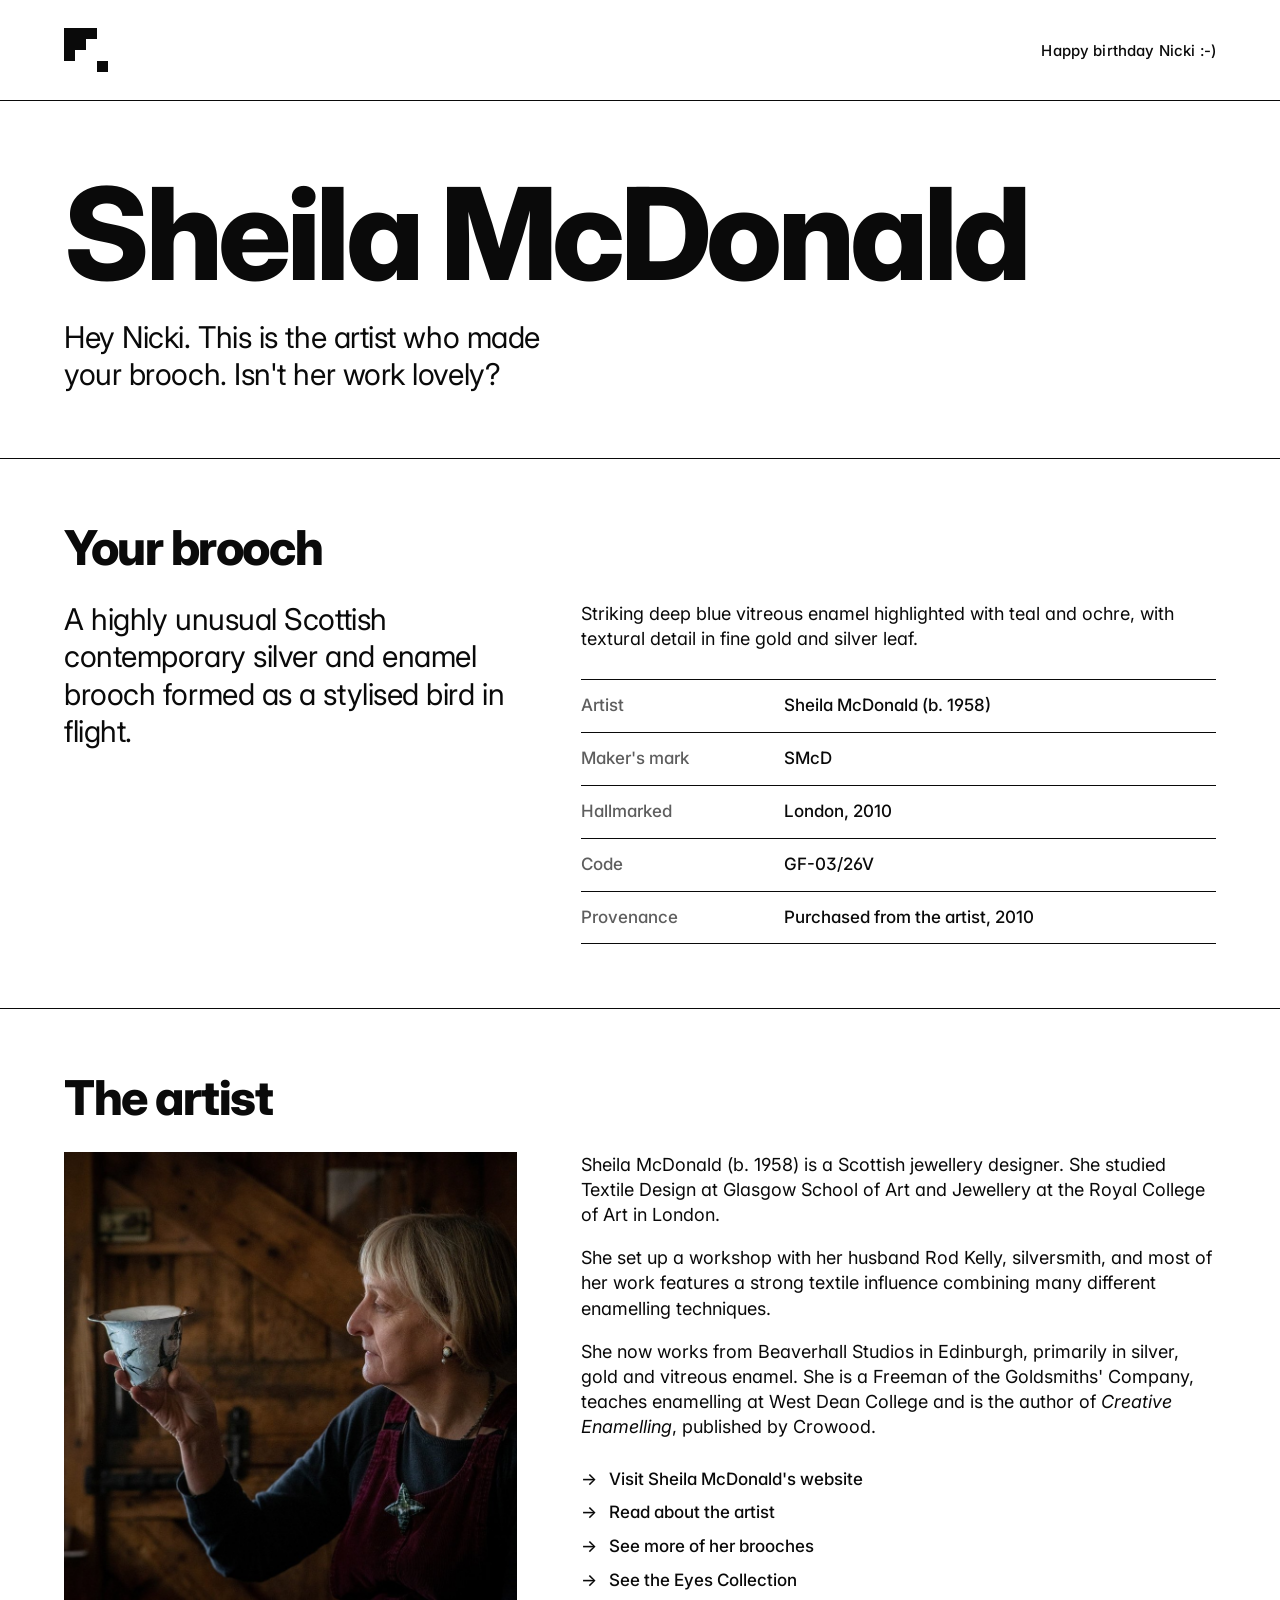
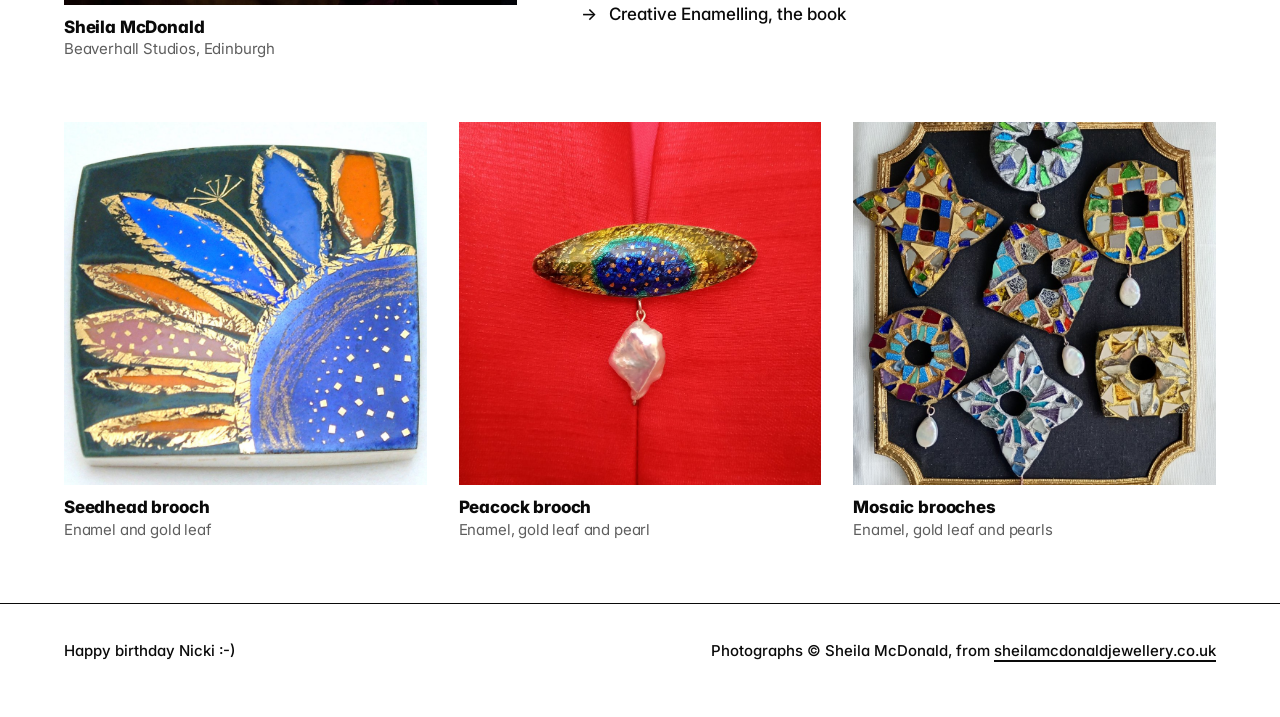
==== brooch.html @ c7f83c8b "smd" ====
<!doctype html>
<html lang="en-GB">
<head>
<meta charset="utf-8">
<meta name="viewport" content="width=device-width, initial-scale=1">
<title>Sheila McDonald</title>
<meta name="description" content="Hey Nicki, this is the artist who made your brooch. Sheila McDonald, Scottish jeweller and enameller.">
<meta name="robots" content="noindex">
<meta name="theme-color" content="#ffffff">
<link rel="icon" href="data:image/svg+xml,%3Csvg xmlns='http://www.w3.org/2000/svg' viewBox='0 0 64 64'%3E%3Crect width='64' height='64' fill='%23fff'/%3E%3Crect x='10' y='10' width='28' height='28' fill='%23000'/%3E%3Crect x='38' y='38' width='16' height='16' fill='%23000'/%3E%3C/svg%3E">
<link rel="preconnect" href="https://fonts.googleapis.com">
<link rel="preconnect" href="https://fonts.gstatic.com" crossorigin>
<link href="https://fonts.googleapis.com/css2?family=Inter:wght@400;500;800&display=swap" rel="stylesheet">
<style>
  :root {
    --ink: #0a0a0a;
    --paper: #ffffff;
    --rule: #0a0a0a;
    --muted: #5e5e5e;
    --gutter: clamp(16px, 5vw, 64px);
  }
  * { box-sizing: border-box; }
  html { -webkit-text-size-adjust: 100%; overflow-x: hidden; }
  body {
    margin: 0;
    background: var(--paper);
    color: var(--ink);
    font-family: "Inter", "Helvetica Neue", Helvetica, Arial, sans-serif;
    font-size: 18px;
    line-height: 1.4;
    font-feature-settings: "ss01", "cv11";
  }
  a { color: inherit; }
  img { display: block; max-width: 100%; height: auto; }

  .wrap { padding-left: var(--gutter); padding-right: var(--gutter); }

  /* Header */
  .site-head {
    display: flex; align-items: center; justify-content: space-between;
    padding-top: 28px; padding-bottom: 28px;
    border-bottom: 1px solid var(--rule);
  }
  .mark { display: block; width: 44px; height: 44px; }
  .site-head__right { font-weight: 500; font-size: 15px; letter-spacing: 0.01em; }

  /* Title */
  .title { padding-top: clamp(32px, 6vw, 72px); padding-bottom: clamp(32px, 5vw, 64px); }
  .title h1 {
    margin: 0;
    font-weight: 800;
    font-size: clamp(48px, 10vw, 136px);
    line-height: 0.95;
    letter-spacing: -0.035em;
  }
  .title p {
    margin: 24px 0 0;
    font-size: clamp(20px, 2.6vw, 30px);
    line-height: 1.25;
    letter-spacing: -0.015em;
    max-width: 30ch;
  }

  /* Sections */
  section { padding-top: clamp(36px, 5vw, 64px); padding-bottom: clamp(36px, 5vw, 64px); border-top: 1px solid var(--rule); }
  section h2 { margin: 0 0 28px; font-weight: 800; font-size: clamp(30px, 4.5vw, 48px); letter-spacing: -0.03em; line-height: 1.05; }
  .cols { display: grid; grid-template-columns: 1fr; gap: 32px; }
  @media (min-width: 820px) { .cols { grid-template-columns: 5fr 7fr; gap: 64px; } }
  .lede { font-size: clamp(20px, 2.6vw, 30px); line-height: 1.25; letter-spacing: -0.015em; font-weight: 400; margin: 0; max-width: 32ch; }
  .body p { margin: 0 0 1em; max-width: 60ch; }
  .body p:last-child { margin-bottom: 0; }

  /* Museum label */
  .label { display: grid; grid-template-columns: 1fr; border-top: 1px solid var(--rule); margin: 28px 0 0; }
  .label > div { display: grid; grid-template-columns: 11em 1fr; gap: 16px; padding: 14px 0; border-bottom: 1px solid var(--rule); font-size: 17px; }
  .label dt { margin: 0; color: var(--muted); font-weight: 500; }
  .label dd { margin: 0; font-weight: 500; }
  @media (max-width: 520px) { .label > div { grid-template-columns: 1fr; gap: 4px; } }

  /* Picture grids, like the Highlights row */
  .grid { display: grid; grid-template-columns: 1fr 1fr; gap: 24px 16px; }
  @media (min-width: 820px) { .grid { grid-template-columns: repeat(3, 1fr); gap: 40px 32px; } }
  .grid--two { grid-template-columns: 1fr; }
  @media (min-width: 640px) { .grid--two { grid-template-columns: 1fr 1fr; } }
  figure { margin: 0; }
  figure img { width: 100%; aspect-ratio: 1 / 1; object-fit: cover; background: #eee; }
  figure.tall img { aspect-ratio: 4 / 5; }
  figcaption { margin-top: 12px; font-weight: 800; font-size: 17px; letter-spacing: -0.01em; line-height: 1.2; }
  figcaption small { display: block; margin-top: 3px; font-weight: 400; font-size: 15px; color: var(--muted); }
  .intro { margin: -8px 0 32px; font-size: 18px; max-width: 60ch; }
  /* Artist */
  .artist { display: grid; grid-template-columns: 1fr; gap: 32px; }
  @media (min-width: 820px) { .artist { grid-template-columns: 5fr 7fr; gap: 64px; } }
  .artist img { width: 100%; height: auto; }

  /* Find out more list */
  .more { list-style: none; margin: 28px 0 0; padding: 0; }
  .more li { margin: 0 0 10px; font-weight: 500; font-size: 17px; }
  .more a { text-decoration: none; }
  .more a::before { content: "\2192"; display: inline-block; width: 1.6em; font-weight: 500; }
  .more a:hover, .more a:focus { text-decoration: underline; text-underline-offset: 4px; text-decoration-thickness: 2px; }

  /* Footer */
  footer { padding-top: 36px; padding-bottom: 56px; border-top: 1px solid var(--rule); display: flex; flex-wrap: wrap; gap: 12px 40px; justify-content: space-between; font-size: 15px; font-weight: 500; }
  footer p { margin: 0; }
  footer a { text-decoration: underline; text-underline-offset: 4px; text-decoration-thickness: 2px; }
</style>
</head>
<body>

<header class="site-head wrap">
  <svg class="mark" viewBox="0 0 44 44" aria-label="Nicki's brooch" role="img">
    <rect x="0" y="0" width="22" height="22" fill="#0a0a0a"/>
    <rect x="22" y="0" width="11" height="11" fill="#0a0a0a"/>
    <rect x="0" y="22" width="11" height="11" fill="#0a0a0a"/>
    <rect x="33" y="33" width="11" height="11" fill="#0a0a0a"/>
  </svg>
  <div class="site-head__right">Happy birthday Nicki :-)</div>
</header>

<main>
  <div class="title wrap">
    <h1>Sheila McDonald</h1>
    <p>Hey Nicki. This is the artist who made your brooch. Isn't her work lovely?</p>
  </div>

  <section id="brooch" class="wrap">
    <h2>Your brooch</h2>
    <div class="cols">
      <p class="lede">A highly unusual Scottish contemporary silver and enamel brooch formed as a stylised bird in flight.</p>
      <div class="body">
        <p>Striking deep blue vitreous enamel highlighted with teal and ochre, with textural detail in fine gold and silver leaf.</p>
        <dl class="label">
          <div><dt>Artist</dt><dd>Sheila McDonald (b. 1958)</dd></div>
          <div><dt>Maker's mark</dt><dd>SMcD</dd></div>
          <div><dt>Hallmarked</dt><dd>London, 2010</dd></div>
          <div><dt>Code</dt><dd>GF-03/26V</dd></div>
          <div><dt>Provenance</dt><dd>Purchased from the artist, 2010</dd></div>
        </dl>
      </div>
    </div>
  </section>

  <section class="wrap">
    <h2>The artist</h2>
    <div class="artist">
      <figure><img src="images/smd/studio-portrait.jpg" width="1000" height="955" loading="lazy" alt="Sheila McDonald in her studio, holding up a small enamelled silver vessel"><figcaption>Sheila McDonald<small>Beaverhall Studios, Edinburgh</small></figcaption></figure>
      <div class="body">
        <p>Sheila McDonald (b. 1958) is a Scottish jewellery designer. She studied Textile Design at Glasgow School of Art and Jewellery at the Royal College of Art in London.</p>
        <p>She set up a workshop with her husband Rod Kelly, silversmith, and most of her work features a strong textile influence combining many different enamelling techniques.</p>
        <p>She now works from Beaverhall Studios in Edinburgh, primarily in silver, gold and vitreous enamel. She is a Freeman of the Goldsmiths' Company, teaches enamelling at West Dean College and is the author of <em>Creative Enamelling</em>, published by Crowood.</p>
        <ul class="more">
          <li><a href="https://www.sheilamcdonaldjewellery.co.uk/" rel="noopener">Visit Sheila McDonald's website</a></li>
          <li><a href="https://www.sheilamcdonaldjewellery.co.uk/about" rel="noopener">Read about the artist</a></li>
          <li><a href="https://www.sheilamcdonaldjewellery.co.uk/gallery/brooches" rel="noopener">See more of her brooches</a></li>
          <li><a href="https://www.sheilamcdonaldjewellery.co.uk/gallery/eye-collection" rel="noopener">See the Eyes Collection</a></li>
          <li><a href="https://www.crowood.com/book/creative-enamelling/" rel="noopener">Creative Enamelling, the book</a></li>
        </ul>
      </div>
    </div>
    <div class="grid" style="margin-top: clamp(36px, 5vw, 64px)">
      <figure><img src="images/smd/seedhead-brooch.jpg" width="1000" height="1000" loading="lazy" alt="Square brooch with blue, orange and mauve enamelled petals edged in gold leaf, beside a deep blue disc scattered with gold squares"><figcaption>Seedhead brooch<small>Enamel and gold leaf</small></figcaption></figure>
      <figure><img src="images/smd/peacock-brooch.jpg" width="1000" height="1328" loading="lazy" alt="Oval gold and blue enamel brooch with a baroque pearl drop, on a red dress"><figcaption>Peacock brooch<small>Enamel, gold leaf and pearl</small></figcaption></figure>
      <figure><img src="images/smd/mosaic-brooches.jpg" width="1000" height="1251" loading="lazy" alt="Seven mosaic-like brooches in star, ring and square shapes with pearl drops, on black velvet in a gilt frame"><figcaption>Mosaic brooches<small>Enamel, gold leaf and pearls</small></figcaption></figure>
    </div>
  </section>
</main>

<footer class="wrap">
  <p>Happy birthday Nicki :-)</p>
  <p>Photographs &copy; Sheila McDonald, from <a href="https://www.sheilamcdonaldjewellery.co.uk/" rel="noopener">sheilamcdonaldjewellery.co.uk</a></p>
</footer>

</body>
</html>
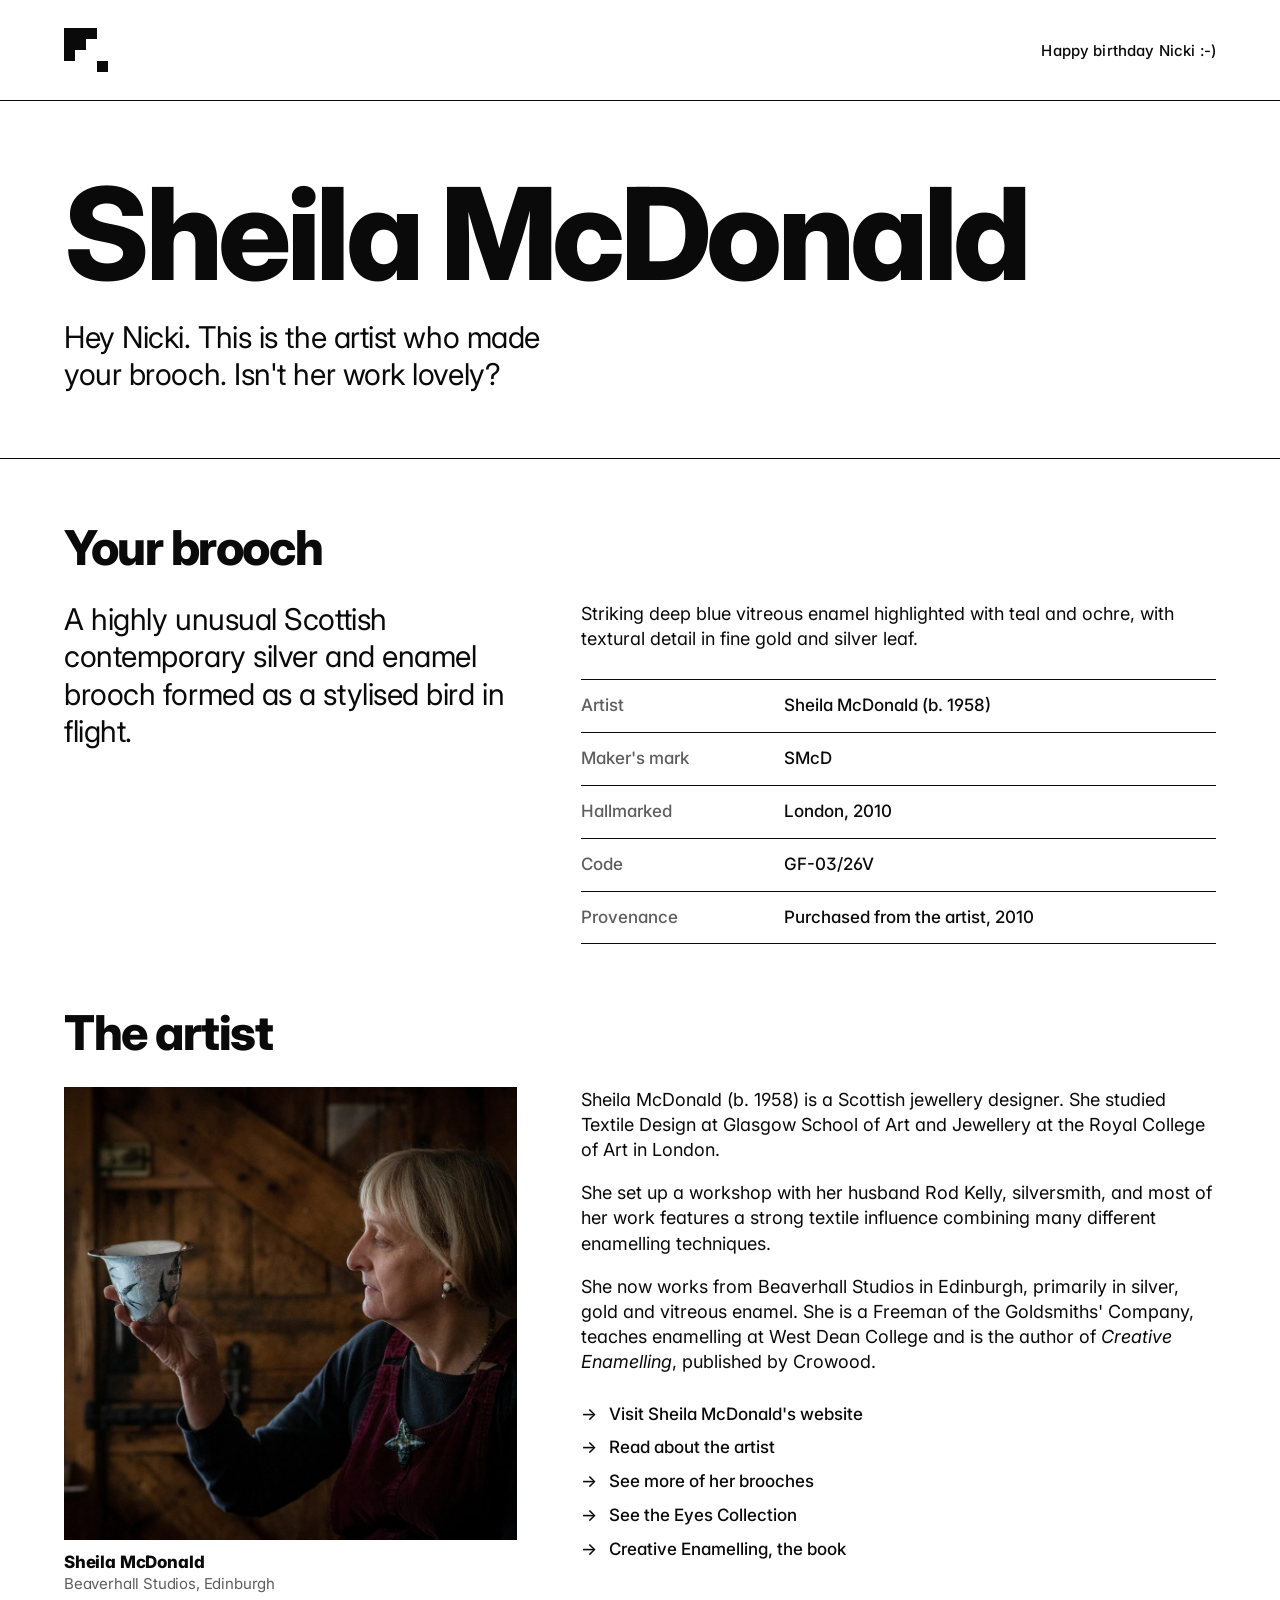
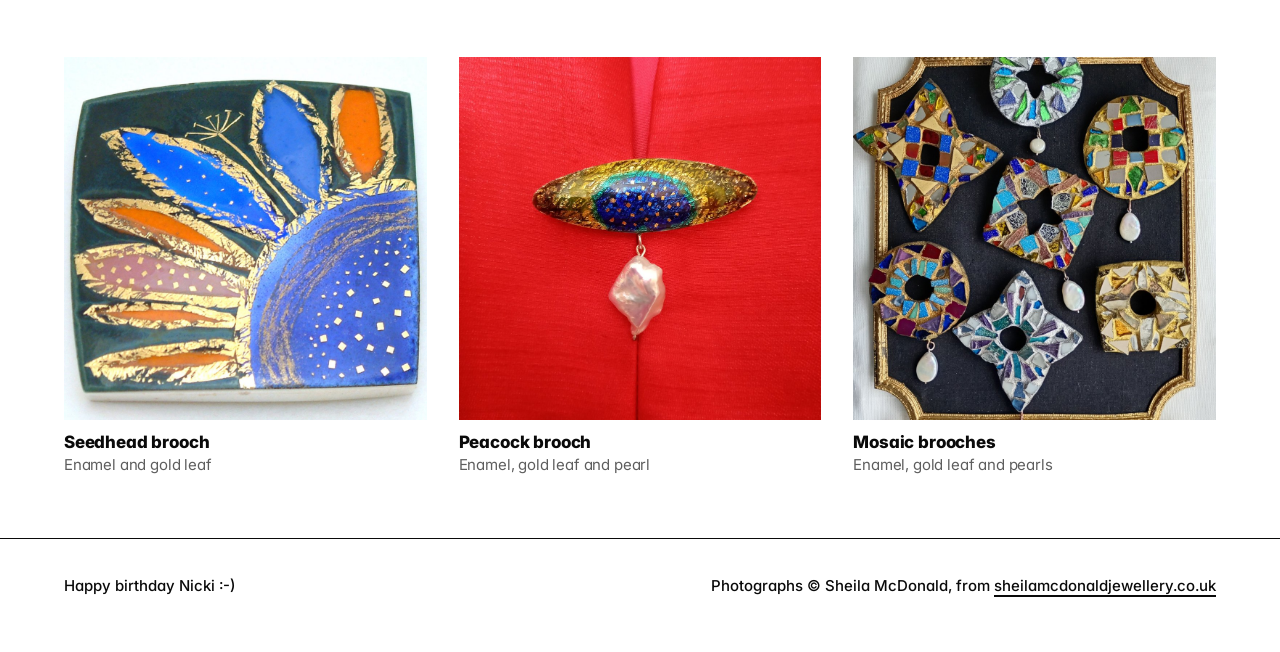
==== commit 976c28ee: "Update brooch.html" ====
--- a/brooch.html
+++ b/brooch.html
@@ -141,7 +141,7 @@
     </div>
   </section>
 
-  <section class="wrap">
+  <section class="wrap" style="border-top: 0; padding-top: 0">
     <h2>The artist</h2>
     <div class="artist">
       <figure><img src="images/smd/studio-portrait.jpg" width="1000" height="955" loading="lazy" alt="Sheila McDonald in her studio, holding up a small enamelled silver vessel"><figcaption>Sheila McDonald<small>Beaverhall Studios, Edinburgh</small></figcaption></figure>
